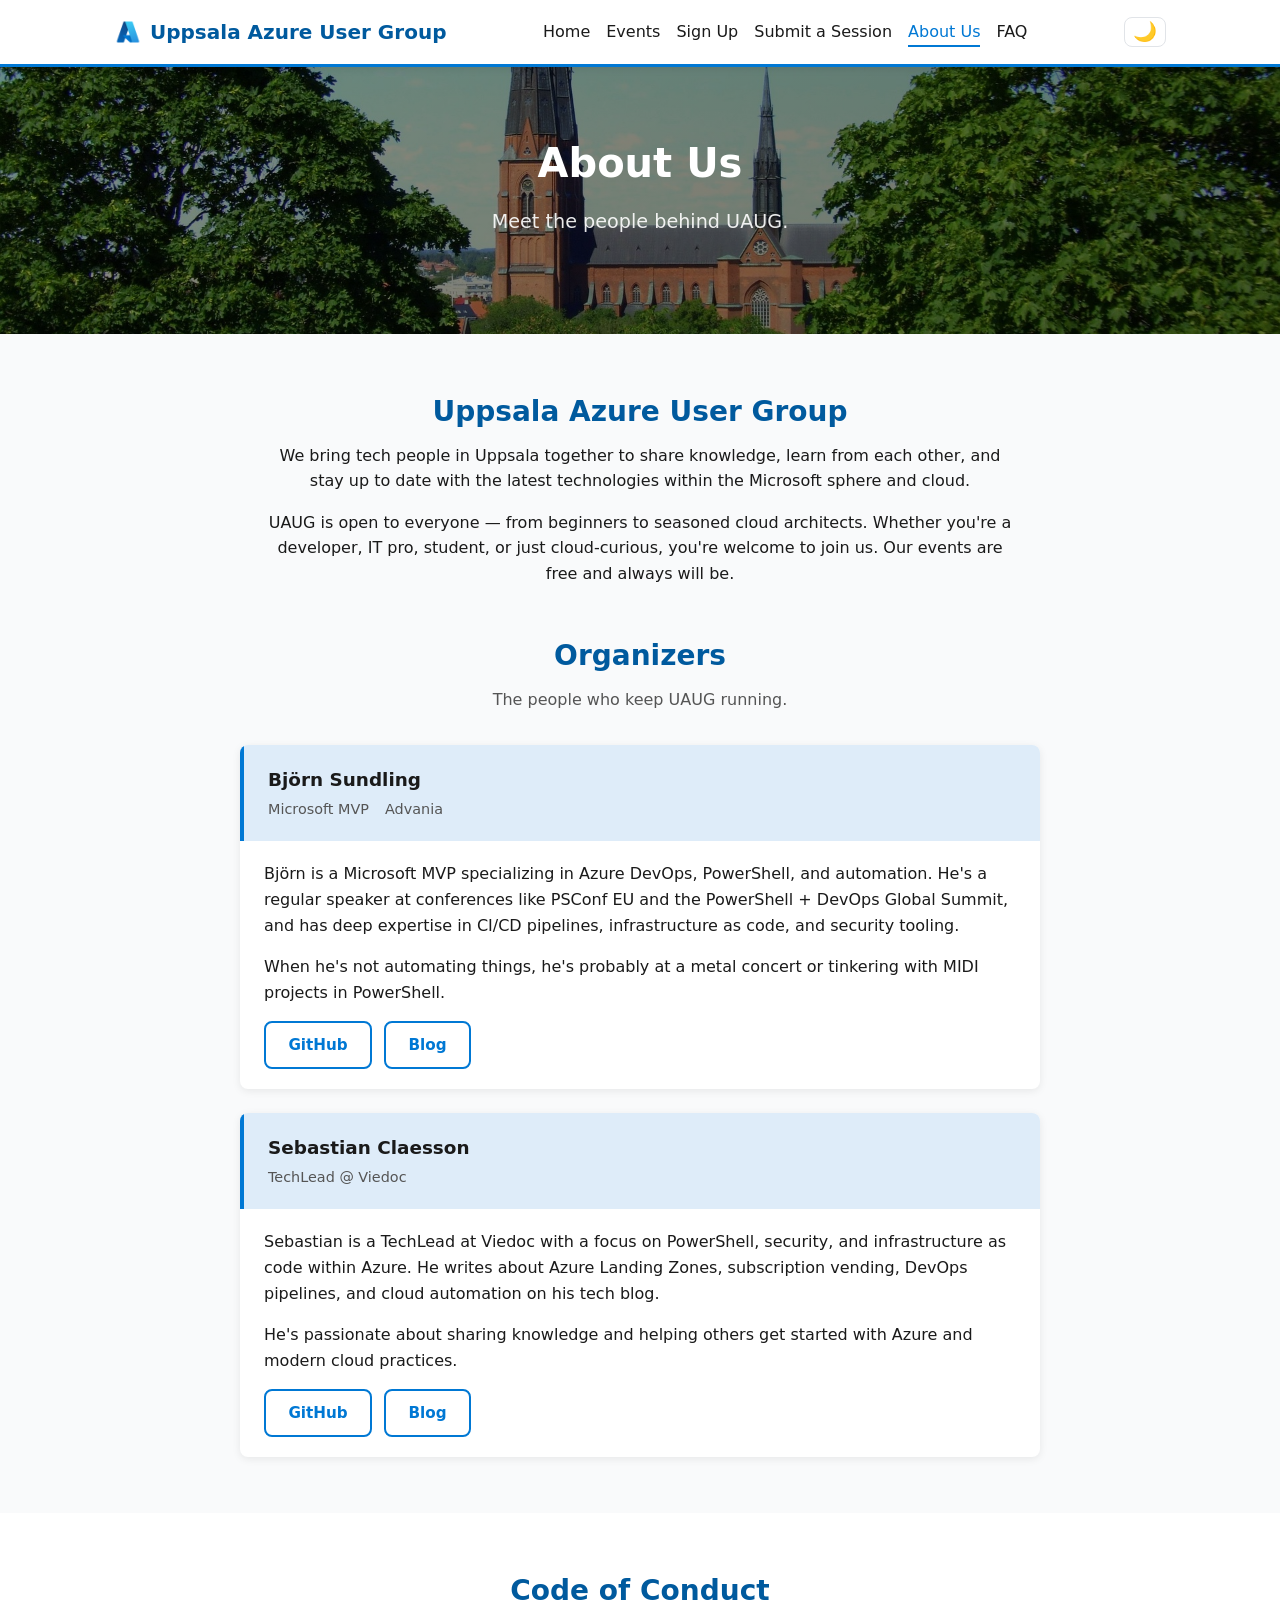
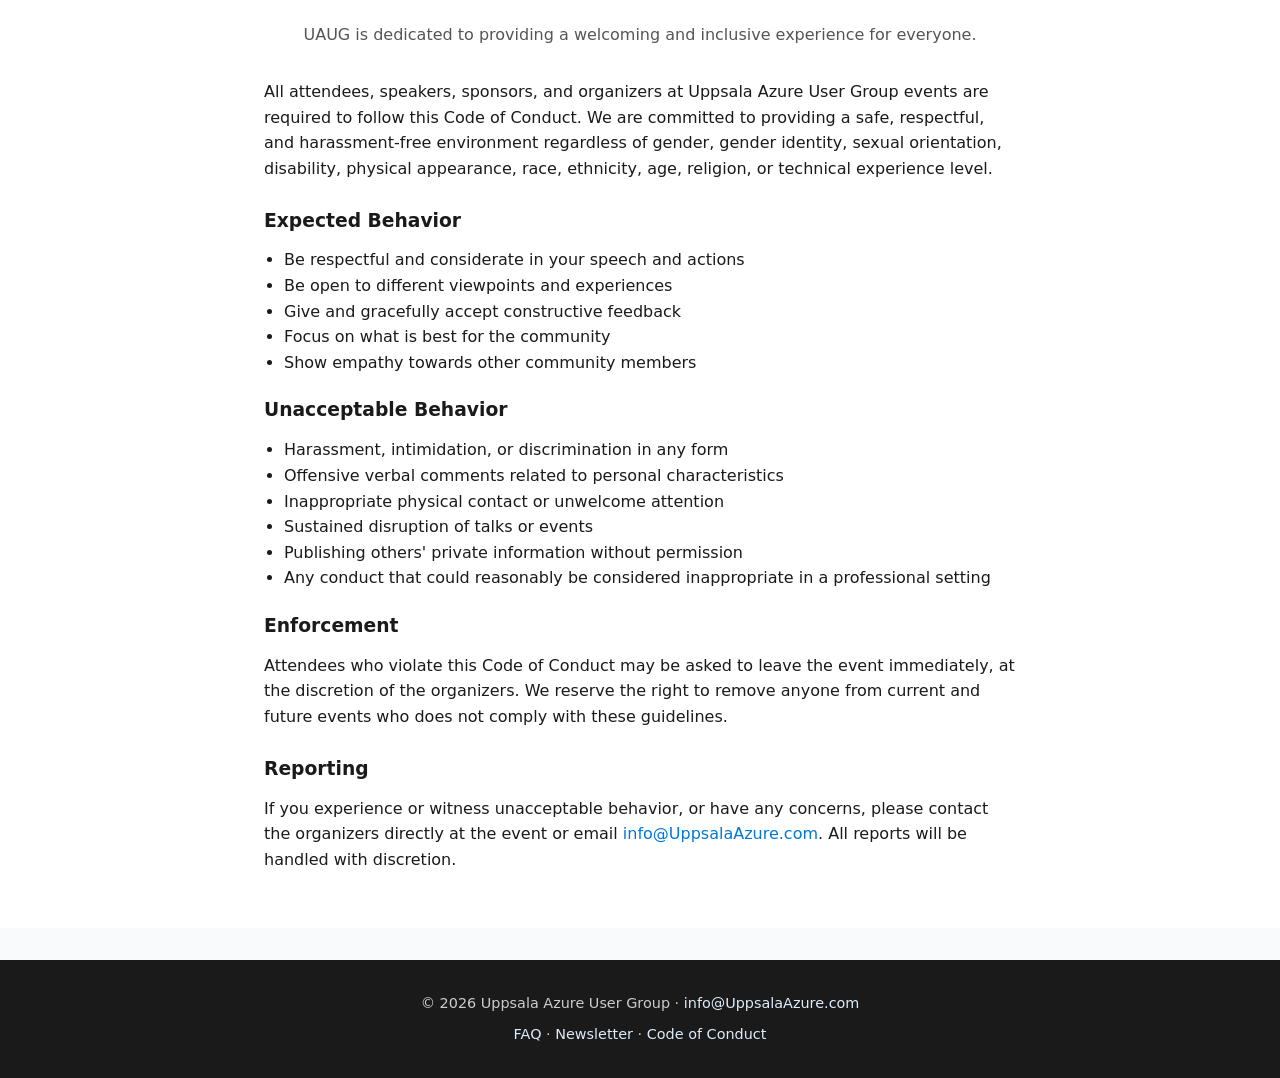
==== about.html @ 1c779fcf "Update contact email to info@UppsalaAzure.com Domain changed from UppsalaAzure.tech to uppsalaazure." ====
<!DOCTYPE html>
<html lang="en">
<head>
  <meta charset="UTF-8" />
  <meta name="viewport" content="width=device-width, initial-scale=1.0" />
  <title>About Us – Uppsala Azure User Group</title>
  <meta name="description" content="Meet the organizers behind the Uppsala Azure User Group (UAUG). Learn about our mission to build an Azure and cloud technology community in Uppsala, Sweden." />
  <meta name="keywords" content="about UAUG, Uppsala Azure organizers, Azure user group team, Microsoft Azure community Uppsala, cloud technology Sweden" />
  <link rel="canonical" href="https://sebastianclaesson.github.io/UppsalaAzure/about.html" />

  <!-- Open Graph -->
  <meta property="og:title" content="About Us – Uppsala Azure User Group" />
  <meta property="og:description" content="Meet the organizers behind the Uppsala Azure User Group (UAUG). Learn about our mission to build an Azure and cloud technology community in Uppsala, Sweden." />
  <meta property="og:type" content="website" />
  <meta property="og:url" content="https://sebastianclaesson.github.io/UppsalaAzure/about.html" />
  <meta property="og:image" content="https://sebastianclaesson.github.io/UppsalaAzure/images/luboshouska-uppsala-434006_1920.jpg" />
  <meta property="og:site_name" content="Uppsala Azure User Group" />
  <meta property="og:locale" content="en_US" />

  <!-- Twitter Card -->
  <meta name="twitter:card" content="summary_large_image" />
  <meta name="twitter:title" content="About Us – Uppsala Azure User Group" />
  <meta name="twitter:description" content="Meet the organizers behind the Uppsala Azure User Group (UAUG). Learn about our mission to build an Azure and cloud technology community in Uppsala, Sweden." />
  <meta name="twitter:image" content="https://sebastianclaesson.github.io/UppsalaAzure/images/luboshouska-uppsala-434006_1920.jpg" />

  <!-- Structured Data -->
  <script type="application/ld+json">
  {
    "@context": "https://schema.org",
    "@type": "AboutPage",
    "name": "About Us – Uppsala Azure User Group",
    "description": "Meet the organizers behind the Uppsala Azure User Group (UAUG) in Uppsala, Sweden.",
    "url": "https://sebastianclaesson.github.io/UppsalaAzure/about.html",
    "mainEntity": {
      "@type": "Organization",
      "name": "Uppsala Azure User Group",
      "alternateName": "UAUG",
      "address": {
        "@type": "PostalAddress",
        "addressLocality": "Uppsala",
        "addressCountry": "SE"
      }
    }
  }
  </script>

  <link rel="icon" type="image/png" href="images/Azure.png" />
  <link rel="stylesheet" href="css/style.css" />
</head>
<body>

  <!-- Header -->
  <header class="site-header">
    <div class="container">
      <a href="index.html" class="logo">
        <img src="images/Azure.png" alt="Azure logo" />
        Uppsala Azure User Group
      </a>
      <button class="nav-toggle" aria-label="Toggle navigation">
        <span></span><span></span><span></span>
      </button>
      <ul class="nav-links">
        <li><a href="index.html">Home</a></li>
        <li><a href="events.html">Events</a></li>
        <li><a href="signup.html">Sign Up</a></li>
        <li><a href="submit-session.html">Submit a Session</a></li>
        <li><a href="about.html">About Us</a></li>
        <li><a href="faq.html">FAQ</a></li>
      </ul>
      <button class="theme-toggle" aria-label="Toggle dark mode"></button>
    </div>
  </header>

  <!-- Page Header -->
  <section class="hero">
    <div class="container">
      <h1>About Us</h1>
      <p>Meet the people behind UAUG.</p>
    </div>
  </section>

  <!-- About the group -->
  <section class="section">
    <div class="container">
      <h2 class="section-title">Uppsala Azure User Group</h2>
      <p style="max-width: 750px; margin: 0 auto 1rem; text-align: center;">
        We bring tech people in Uppsala together to share knowledge, learn from each other, and stay up to date with the latest technologies within the Microsoft sphere and cloud.
      </p>
      <p style="max-width: 750px; margin: 0 auto 2rem; text-align: center;">
        UAUG is open to everyone — from beginners to seasoned cloud architects. Whether you're a developer, IT pro, student, or just cloud-curious, you're welcome to join us. Our events are free and always will be.
      </p>

      <h2 class="section-title" style="margin-top: 3rem;">Organizers</h2>
      <p class="section-subtitle">The people who keep UAUG running.</p>

      <div class="event-grid" style="max-width: 800px; margin: 0 auto;">

        <!-- Björn Sundling -->
        <div class="event-card">
          <div class="event-card-header">
            <h3>Björn Sundling</h3>
            <div class="event-meta">
              <span>Microsoft MVP</span>
              <span>Advania</span>
            </div>
          </div>
          <div class="event-card-body">
            <p>Björn is a Microsoft MVP specializing in Azure DevOps, PowerShell, and automation. He's a regular speaker at conferences like PSConf EU and the PowerShell + DevOps Global Summit, and has deep expertise in CI/CD pipelines, infrastructure as code, and security tooling.</p>
            <p>When he's not automating things, he's probably at a metal concert or tinkering with MIDI projects in PowerShell.</p>

            <div style="display: flex; gap: 0.75rem; margin-top: 1rem; flex-wrap: wrap;">
              <a href="https://github.com/bjompen" target="_blank" rel="noopener" class="btn btn-outline-blue">GitHub</a>
              <a href="https://bjompen.com/#/" target="_blank" rel="noopener" class="btn btn-outline-blue">Blog</a>
            </div>
          </div>
        </div>

        <!-- Sebastian Claesson -->
        <div class="event-card">
          <div class="event-card-header">
            <h3>Sebastian Claesson</h3>
            <div class="event-meta">
              <span>TechLead @ Viedoc</span>
            </div>
          </div>
          <div class="event-card-body">
            <p>Sebastian is a TechLead at Viedoc with a focus on PowerShell, security, and infrastructure as code within Azure. He writes about Azure Landing Zones, subscription vending, DevOps pipelines, and cloud automation on his tech blog.</p>
            <p>He's passionate about sharing knowledge and helping others get started with Azure and modern cloud practices.</p>

            <div style="display: flex; gap: 0.75rem; margin-top: 1rem; flex-wrap: wrap;">
              <a href="https://github.com/SebastianClaesson" target="_blank" rel="noopener" class="btn btn-outline-blue">GitHub</a>
              <a href="https://blog.sebastianclaesson.se/" target="_blank" rel="noopener" class="btn btn-outline-blue">Blog</a>
            </div>
          </div>
        </div>

      </div>
    </div>
  </section>

  <!-- Code of Conduct -->
  <section id="code-of-conduct" class="section" style="background: var(--white);">
    <div class="container" style="max-width: 800px;">
      <h2 class="section-title">Code of Conduct</h2>
      <p class="section-subtitle">UAUG is dedicated to providing a welcoming and inclusive experience for everyone.</p>

      <p>All attendees, speakers, sponsors, and organizers at Uppsala Azure User Group events are required to follow this Code of Conduct. We are committed to providing a safe, respectful, and harassment-free environment regardless of gender, gender identity, sexual orientation, disability, physical appearance, race, ethnicity, age, religion, or technical experience level.</p>

      <h3 style="margin-top: 1.5rem; margin-bottom: 0.75rem;">Expected Behavior</h3>
      <ul style="margin-left: 1.25rem; margin-bottom: 1.25rem;">
        <li>Be respectful and considerate in your speech and actions</li>
        <li>Be open to different viewpoints and experiences</li>
        <li>Give and gracefully accept constructive feedback</li>
        <li>Focus on what is best for the community</li>
        <li>Show empathy towards other community members</li>
      </ul>

      <h3 style="margin-bottom: 0.75rem;">Unacceptable Behavior</h3>
      <ul style="margin-left: 1.25rem; margin-bottom: 1.25rem;">
        <li>Harassment, intimidation, or discrimination in any form</li>
        <li>Offensive verbal comments related to personal characteristics</li>
        <li>Inappropriate physical contact or unwelcome attention</li>
        <li>Sustained disruption of talks or events</li>
        <li>Publishing others' private information without permission</li>
        <li>Any conduct that could reasonably be considered inappropriate in a professional setting</li>
      </ul>

      <h3 style="margin-bottom: 0.75rem;">Enforcement</h3>
      <p>Attendees who violate this Code of Conduct may be asked to leave the event immediately, at the discretion of the organizers. We reserve the right to remove anyone from current and future events who does not comply with these guidelines.</p>

      <h3 style="margin-top: 1.5rem; margin-bottom: 0.75rem;">Reporting</h3>
      <p>If you experience or witness unacceptable behavior, or have any concerns, please contact the organizers directly at the event or email <a href="mailto:info@UppsalaAzure.com">info@UppsalaAzure.com</a>. All reports will be handled with discretion.</p>
    </div>
  </section>

  <!-- Footer -->
  <footer class="site-footer">
    <div class="container">
      <p>© 2026 Uppsala Azure User Group · <a href="mailto:info@UppsalaAzure.com">info@UppsalaAzure.com</a></p>
      <p style="margin-top: 0.5rem;"><a href="faq.html">FAQ</a> · <a href="newsletter.html">Newsletter</a> · <a href="about.html#code-of-conduct">Code of Conduct</a></p>
    </div>
  </footer>

  <script src="js/main.js"></script>
</body>
</html>
---- css/style.css ----
/* === Reset & Base === */
*,
*::before,
*::after {
  box-sizing: border-box;
  margin: 0;
  padding: 0;
}

:root {
  --azure-blue: #0078d4;
  --azure-dark: #005a9e;
  --azure-light: #deecf9;
  --text: #1a1a1a;
  --text-light: #555;
  --bg: #f9fafb;
  --white: #ffffff;
  --border: #e1e4e8;
  --radius: 8px;
  --shadow: 0 2px 8px rgba(0, 0, 0, 0.08);
  --shadow-lg: 0 4px 16px rgba(0, 0, 0, 0.12);
}

/* === Dark theme variables === */
@media (prefers-color-scheme: dark) {
  :root:not([data-theme="light"]) {
    --azure-blue: #4dabf5;
    --azure-dark: #6dc0ff;
    --azure-light: #1a2d42;
    --text: #e4e4e4;
    --text-light: #aaa;
    --bg: #121212;
    --white: #1e1e1e;
    --border: #333;
    --shadow: 0 2px 8px rgba(0, 0, 0, 0.3);
    --shadow-lg: 0 4px 16px rgba(0, 0, 0, 0.4);
  }
}

[data-theme="dark"] {
  --azure-blue: #4dabf5;
  --azure-dark: #6dc0ff;
  --azure-light: #1a2d42;
  --text: #e4e4e4;
  --text-light: #aaa;
  --bg: #121212;
  --white: #1e1e1e;
  --border: #333;
  --shadow: 0 2px 8px rgba(0, 0, 0, 0.3);
  --shadow-lg: 0 4px 16px rgba(0, 0, 0, 0.4);
}

/* === Dark theme overrides for components === */
@media (prefers-color-scheme: dark) {
  :root:not([data-theme="light"]) .badge-upcoming { background: #1a3a1a; color: #4ade80; }
  :root:not([data-theme="light"]) .badge-past { background: #2a2a2a; color: #999; }
  :root:not([data-theme="light"]) .site-footer { background: #0a0a0a; }
  :root:not([data-theme="light"]) .btn-outline-blue { color: #4dabf5; border-color: #4dabf5; }
  :root:not([data-theme="light"]) .btn-outline-blue:hover { background: rgba(77, 171, 245, 0.1); }
  :root:not([data-theme="light"]) .section-title { color: #ffffff; }
  :root:not([data-theme="light"]) .about-sidebar h3 { color: #ffffff; }
  :root:not([data-theme="light"]) iframe[data-tally-src] { filter: invert(0.88) hue-rotate(180deg); }
  :root:not([data-theme="light"]) .hero { background: linear-gradient(135deg, rgba(0, 0, 0, 0.55), rgba(0, 0, 0, 0.65)), url("../images/luboshouska-uppsala-434006_1920.jpg") center center / cover no-repeat scroll; }
  :root:not([data-theme="light"]) .hero h1,
  :root:not([data-theme="light"]) .hero p { text-shadow: 0 2px 8px rgba(0, 0, 0, 0.7); }
  :root:not([data-theme="light"]) .hero { color: #ffffff; }
  :root:not([data-theme="light"]) .hero .btn-outline { color: #ffffff; border-color: #ffffff; }
  :root:not([data-theme="light"]) .filter-tab { background: #2a2a2a; border-color: #444; color: #e4e4e4; }
  :root:not([data-theme="light"]) .filter-tab:hover { border-color: #4dabf5; color: #4dabf5; }
  :root:not([data-theme="light"]) .filter-tab.active { background: #4dabf5; color: #ffffff; border-color: #4dabf5; }
  :root:not([data-theme="light"]) .signup-section { background: #252525; border: 1px solid #333; }
  :root:not([data-theme="light"]) .signup-section h3 { color: #ffffff; }
  :root:not([data-theme="light"]) .newsletter-cta { background: linear-gradient(135deg, #1a6bc4, #004080); }
  :root:not([data-theme="light"]) .newsletter-cta .section-title { color: #ffffff; }
  :root:not([data-theme="light"]) .faq-question { color: #e4e4e4; }
  :root:not([data-theme="light"]) .faq-item { border-color: #333; }
  :root:not([data-theme="light"]) .btn-primary { background: #1a6bc4; color: #ffffff; }
  :root:not([data-theme="light"]) .btn-primary:hover { background: #1558a8; }
  :root:not([data-theme="light"]) .reg-counter { background: #1a1a1a; border-color: #333; }
  :root:not([data-theme="light"]) .event-card-header { background: #1a2d42; }
  :root:not([data-theme="light"]) .event-card-header h3 { color: #ffffff; }
}

[data-theme="dark"] .badge-upcoming { background: #1a3a1a; color: #4ade80; }
[data-theme="dark"] .badge-past { background: #2a2a2a; color: #999; }
[data-theme="dark"] .site-footer { background: #0a0a0a; }
[data-theme="dark"] .btn-outline-blue { color: #4dabf5; border-color: #4dabf5; }
[data-theme="dark"] .btn-outline-blue:hover { background: rgba(77, 171, 245, 0.1); }
[data-theme="dark"] .section-title { color: #ffffff; }
[data-theme="dark"] .about-sidebar h3 { color: #ffffff; }
[data-theme="dark"] iframe[data-tally-src] { filter: invert(0.88) hue-rotate(180deg); }
[data-theme="dark"] .hero { background: linear-gradient(135deg, rgba(0, 0, 0, 0.55), rgba(0, 0, 0, 0.65)), url("../images/luboshouska-uppsala-434006_1920.jpg") center center / cover no-repeat scroll; }
[data-theme="dark"] .hero h1,
[data-theme="dark"] .hero p { text-shadow: 0 2px 8px rgba(0, 0, 0, 0.7); }
[data-theme="dark"] .hero { color: #ffffff; }
[data-theme="dark"] .hero .btn-outline { color: #ffffff; border-color: #ffffff; }
[data-theme="dark"] .filter-tab { background: #2a2a2a; border-color: #444; color: #e4e4e4; }
[data-theme="dark"] .filter-tab:hover { border-color: #4dabf5; color: #4dabf5; }
[data-theme="dark"] .filter-tab.active { background: #4dabf5; color: #ffffff; border-color: #4dabf5; }
[data-theme="dark"] .signup-section { background: #252525; border: 1px solid #333; }
[data-theme="dark"] .signup-section h3 { color: #ffffff; }
[data-theme="dark"] .newsletter-cta { background: linear-gradient(135deg, #1a6bc4, #004080); }
[data-theme="dark"] .newsletter-cta .section-title { color: #ffffff; }
[data-theme="dark"] .faq-question { color: #e4e4e4; }
[data-theme="dark"] .faq-item { border-color: #333; }
[data-theme="dark"] .btn-primary { background: #1a6bc4; color: #ffffff; }
[data-theme="dark"] .btn-primary:hover { background: #1558a8; }
[data-theme="dark"] .reg-counter { background: #1a1a1a; border-color: #333; }
[data-theme="dark"] .event-card-header { background: #1a2d42; }
[data-theme="dark"] .event-card-header h3 { color: #ffffff; }

/* === Theme toggle button === */
.theme-toggle {
  background: none;
  border: 1px solid var(--border);
  border-radius: var(--radius);
  cursor: pointer;
  font-size: 1.2rem;
  padding: 0.3rem 0.5rem;
  line-height: 1;
  transition: border-color 0.2s;
  color: var(--text);
}

.theme-toggle:hover {
  border-color: var(--azure-blue);
}

html {
  scroll-behavior: smooth;
}

body {
  font-family: "Segoe UI", system-ui, -apple-system, sans-serif;
  color: var(--text);
  background: var(--bg);
  line-height: 1.6;
}

a {
  color: var(--azure-blue);
  text-decoration: none;
}

a:hover {
  text-decoration: underline;
}

img {
  max-width: 100%;
}

/* === Layout === */
.container {
  max-width: 1100px;
  margin: 0 auto;
  padding: 0 1.5rem;
}

/* === Header / Nav === */
.site-header {
  background: var(--white);
  border-bottom: 3px solid var(--azure-blue);
  position: sticky;
  top: 0;
  z-index: 100;
  box-shadow: var(--shadow);
}

.site-header .container {
  display: flex;
  align-items: center;
  justify-content: space-between;
  min-height: 64px;
  padding-top: 0.5rem;
  padding-bottom: 0.5rem;
}

.logo {
  font-size: 1.25rem;
  font-weight: 700;
  color: var(--azure-dark);
  display: flex;
  align-items: center;
  gap: 0.5rem;
}

.logo img {
  width: 28px;
  height: 28px;
  object-fit: contain;
}

.nav-links {
  display: flex;
  gap: 1rem;
  list-style: none;
  flex-wrap: wrap;
}

.nav-links li {
  white-space: nowrap;
}

.nav-links a {
  color: var(--text);
  font-weight: 500;
  padding: 0.25rem 0;
  border-bottom: 2px solid transparent;
  transition: border-color 0.2s;
}

.nav-links a:hover,
.nav-links a.active {
  color: var(--azure-blue);
  border-bottom-color: var(--azure-blue);
  text-decoration: none;
}

.nav-toggle {
  display: none;
  background: none;
  border: none;
  cursor: pointer;
  padding: 0.5rem;
}

.nav-toggle span {
  display: block;
  width: 24px;
  height: 2px;
  background: var(--text);
  margin: 5px 0;
  transition: 0.3s;
}

/* === Hero === */
.hero {
  background:
    linear-gradient(135deg, rgba(0, 0, 0, 0.45), rgba(0, 0, 0, 0.55)),
    url("../images/luboshouska-uppsala-434006_1920.jpg") center center / cover no-repeat scroll;
  color: #ffffff;
  padding: 4rem 0;
  text-align: center;
}

.hero h1 {
  font-size: 2.5rem;
  margin-bottom: 0.75rem;
}

.hero p {
  font-size: 1.2rem;
  opacity: 0.9;
  max-width: 600px;
  margin: 0 auto 2rem;
}

.hero .btn {
  font-size: 1.1rem;
  padding: 0.75rem 2rem;
}

/* === Buttons === */
.btn {
  display: inline-block;
  padding: 0.6rem 1.4rem;
  border-radius: var(--radius);
  font-weight: 600;
  font-size: 0.95rem;
  cursor: pointer;
  border: none;
  transition: background 0.2s, transform 0.1s;
}

.btn:hover {
  text-decoration: none;
  transform: translateY(-1px);
}

.btn-primary {
  background: var(--azure-blue);
  color: var(--white);
}

.btn-primary:hover {
  background: var(--azure-dark);
}

.btn-outline {
  background: transparent;
  color: var(--white);
  border: 2px solid var(--white);
}

.btn-outline:hover {
  background: rgba(255, 255, 255, 0.15);
}

.btn-outline-blue {
  background: transparent;
  color: var(--azure-blue);
  border: 2px solid var(--azure-blue);
}

.btn-outline-blue:hover {
  background: var(--azure-light);
}

/* === Sections === */
.section {
  padding: 3.5rem 0;
}

.section-title {
  font-size: 1.75rem;
  margin-bottom: 0.5rem;
  color: var(--azure-dark);
  text-align: center;
}

.section-subtitle {
  color: var(--text-light);
  margin-bottom: 2rem;
  text-align: center;
}

/* === Event Cards === */
.event-grid {
  display: grid;
  gap: 1.5rem;
}

.event-card {
  background: var(--white);
  border-radius: var(--radius);
  box-shadow: var(--shadow);
  overflow: hidden;
  transition: box-shadow 0.2s, transform 0.2s;
}

.event-card:hover {
  box-shadow: var(--shadow-lg);
  transform: translateY(-2px);
}

.event-card-header {
  background: var(--azure-light);
  padding: 1.25rem 1.5rem;
  border-left: 4px solid var(--azure-blue);
}

.event-card-header h3 {
  font-size: 1.15rem;
  margin-bottom: 0.25rem;
}

.event-meta {
  display: flex;
  flex-wrap: wrap;
  gap: 1rem;
  font-size: 0.9rem;
  color: var(--text-light);
}

.event-meta span {
  display: flex;
  align-items: center;
  gap: 0.3rem;
  white-space: nowrap;
}

.event-card-body {
  padding: 1.25rem 1.5rem;
}

.event-card-body p {
  margin-bottom: 1rem;
}

/* === Countdown timer === */
.countdown {
  display: flex;
  justify-content: center;
  gap: 1rem;
  margin: 1.25rem 0 0.5rem;
}

.countdown-item {
  display: flex;
  flex-direction: column;
  align-items: center;
  background: var(--azure-blue);
  color: #fff;
  border-radius: var(--radius);
  padding: 0.75rem 1rem;
  min-width: 70px;
}

.countdown-number {
  font-size: 1.6rem;
  font-weight: 700;
  line-height: 1;
}

.countdown-label {
  font-size: 0.7rem;
  text-transform: uppercase;
  letter-spacing: 0.05em;
  margin-top: 0.25rem;
  opacity: 0.85;
}

.countdown.event-live .countdown-item {
  background: #2e7d32;
}

.countdown.event-passed .countdown-item {
  background: var(--text-light);
}

@media (max-width: 480px) {
  .countdown { gap: 0.5rem; }
  .countdown-item { min-width: 55px; padding: 0.5rem 0.6rem; }
  .countdown-number { font-size: 1.2rem; }
}

/* === Registration counter === */
.reg-counter {
  margin: 1.25rem 0;
  padding: 1rem;
  background: var(--bg);
  border-radius: var(--radius);
  border: 1px solid var(--border);
}

.reg-counter-label {
  display: flex;
  justify-content: space-between;
  align-items: baseline;
  margin-bottom: 0.5rem;
  font-size: 0.95rem;
}

.reg-counter-label strong {
  font-size: 1.1rem;
}

.reg-counter-bar {
  height: 10px;
  background: var(--border);
  border-radius: 999px;
  overflow: hidden;
}

.reg-counter-fill {
  height: 100%;
  background: var(--azure-blue);
  border-radius: 999px;
  transition: width 0.4s ease;
}

.reg-counter-fill.almost-full {
  background: #e8912d;
}

.reg-counter-fill.full {
  background: #d32f2f;
}

/* === FAQ === */
.faq-item {
  border-bottom: 1px solid var(--border);
}

.faq-question {
  width: 100%;
  text-align: left;
  background: none;
  border: none;
  padding: 1.25rem 0;
  font-size: 1.05rem;
  font-weight: 600;
  font-family: inherit;
  color: var(--text);
  cursor: pointer;
  display: flex;
  justify-content: space-between;
  align-items: center;
  gap: 1rem;
}

.faq-question::after {
  content: "+";
  font-size: 1.4rem;
  font-weight: 400;
  color: var(--azure-blue);
  flex-shrink: 0;
  transition: transform 0.2s;
}

.faq-question.open::after {
  content: "−";
}

.faq-question:hover {
  color: var(--azure-blue);
}

.faq-answer {
  display: none;
  padding: 0 0 1.25rem;
  color: var(--text-light);
  line-height: 1.7;
}

.faq-answer.open {
  display: block;
}

/* === Slides & Recordings === */
.resources {
  display: flex;
  gap: 0.5rem;
  flex-wrap: wrap;
  margin-top: 1rem;
}

.resources a {
  display: inline-flex;
  align-items: center;
  gap: 0.3rem;
}

/* === Agenda === */
.agenda {
  list-style: none;
  margin: 1rem 0;
}

.agenda li {
  padding: 0.5rem 0;
  border-bottom: 1px solid var(--border);
}

.agenda li:last-child {
  border-bottom: none;
}

.agenda-time {
  font-weight: 600;
  color: var(--azure-blue);
  min-width: 90px;
  flex-shrink: 0;
}

/* === Upcoming badge === */
.badge {
  display: inline-block;
  padding: 0.2rem 0.6rem;
  border-radius: 999px;
  font-size: 0.75rem;
  font-weight: 600;
  text-transform: uppercase;
}

.badge-upcoming {
  background: #dff6dd;
  color: #1a7f37;
}

.badge-past {
  background: #eee;
  color: #666;
}

/* === Sign-up Form === */
.signup-section {
  background: var(--white);
  border-radius: var(--radius);
  box-shadow: var(--shadow);
  padding: 2rem;
  max-width: 600px;
  margin: 0 auto;
}

.form-group {
  margin-bottom: 1.25rem;
}

.form-group label {
  display: block;
  font-weight: 600;
  margin-bottom: 0.4rem;
  font-size: 0.95rem;
}

.form-group input,
.form-group select,
.form-group textarea {
  width: 100%;
  padding: 0.6rem 0.75rem;
  border: 1px solid var(--border);
  border-radius: var(--radius);
  font-size: 1rem;
  font-family: inherit;
  transition: border-color 0.2s;
}

.form-group input:focus,
.form-group select:focus,
.form-group textarea:focus {
  outline: none;
  border-color: var(--azure-blue);
  box-shadow: 0 0 0 3px rgba(0, 120, 212, 0.15);
}

/* === About section === */
.about-content {
  display: grid;
  grid-template-columns: 2fr 1fr;
  gap: 2rem;
  align-items: start;
}

.about-sidebar {
  background: var(--white);
  border-radius: var(--radius);
  padding: 1.5rem;
  box-shadow: var(--shadow);
}

.about-sidebar h3 {
  margin-bottom: 0.75rem;
  color: var(--azure-dark);
}

.about-sidebar ul {
  list-style: none;
}

.about-sidebar li {
  padding: 0.4rem 0;
  border-bottom: 1px solid var(--border);
}

.about-sidebar li:last-child {
  border-bottom: none;
}

/* === Footer === */
.site-footer {
  background: var(--text);
  color: #ccc;
  padding: 2rem 0;
  text-align: center;
  font-size: 0.9rem;
  margin-top: 2rem;
}

.site-footer a {
  color: var(--azure-light);
}

/* === Filter tabs === */
.filter-tabs {
  display: flex;
  gap: 0.5rem;
  margin-bottom: 2rem;
  flex-wrap: wrap;
}

.filter-tab {
  padding: 0.4rem 1rem;
  border-radius: 999px;
  border: 1px solid var(--border);
  background: var(--white);
  cursor: pointer;
  font-size: 0.9rem;
  font-family: inherit;
  transition: all 0.2s;
}

.filter-tab:hover {
  border-color: var(--azure-blue);
  color: var(--azure-blue);
}

.filter-tab.active {
  background: var(--azure-blue);
  color: var(--white);
  border-color: var(--azure-blue);
}

/* === Collapsible agenda === */
.agenda-toggle {
  background: none;
  border: none;
  color: var(--azure-blue);
  font-weight: 600;
  cursor: pointer;
  font-size: 0.9rem;
  font-family: inherit;
  padding: 0;
  display: flex;
  align-items: center;
  gap: 0.3rem;
}

.agenda-toggle:hover {
  text-decoration: underline;
}

.agenda-toggle .arrow {
  transition: transform 0.2s;
  display: inline-block;
}

.agenda-toggle.open .arrow {
  transform: rotate(90deg);
}

.agenda-content {
  display: none;
}

.agenda-content.open {
  display: block;
}

/* === Newsletter CTA === */
.newsletter-cta {
  background: linear-gradient(135deg, var(--azure-blue), #005a9e);
  color: #ffffff;
}

/* === Responsive === */
@media (max-width: 900px) {
  .hero h1 {
    font-size: 1.75rem;
  }

  .hero p {
    font-size: 1rem;
  }

  .about-content {
    grid-template-columns: 1fr;
  }

  .nav-toggle {
    display: block;
  }

  .nav-links {
    display: none;
    position: absolute;
    top: 64px;
    left: 0;
    right: 0;
    background: var(--white);
    flex-direction: column;
    padding: 1rem 1.5rem;
    border-bottom: 1px solid var(--border);
    box-shadow: var(--shadow);
  }

  .nav-links.open {
    display: flex;
  }
}
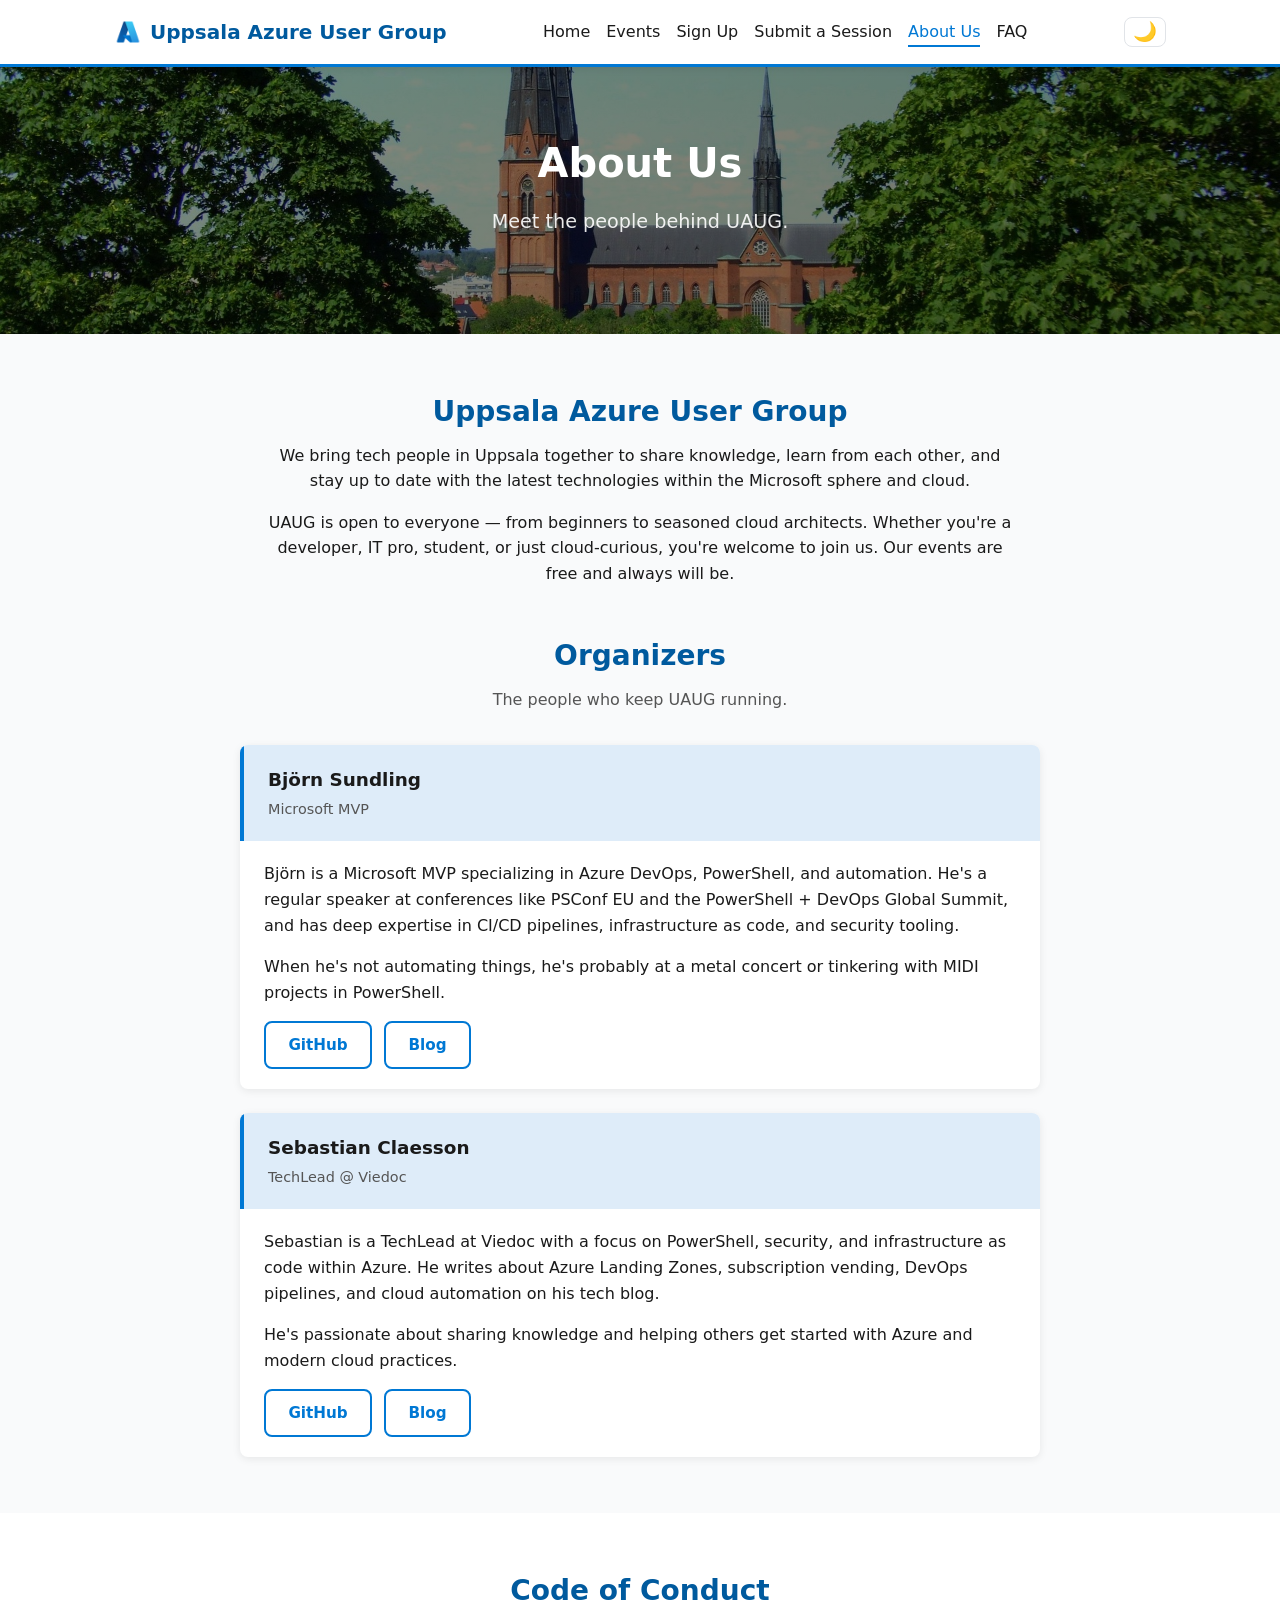
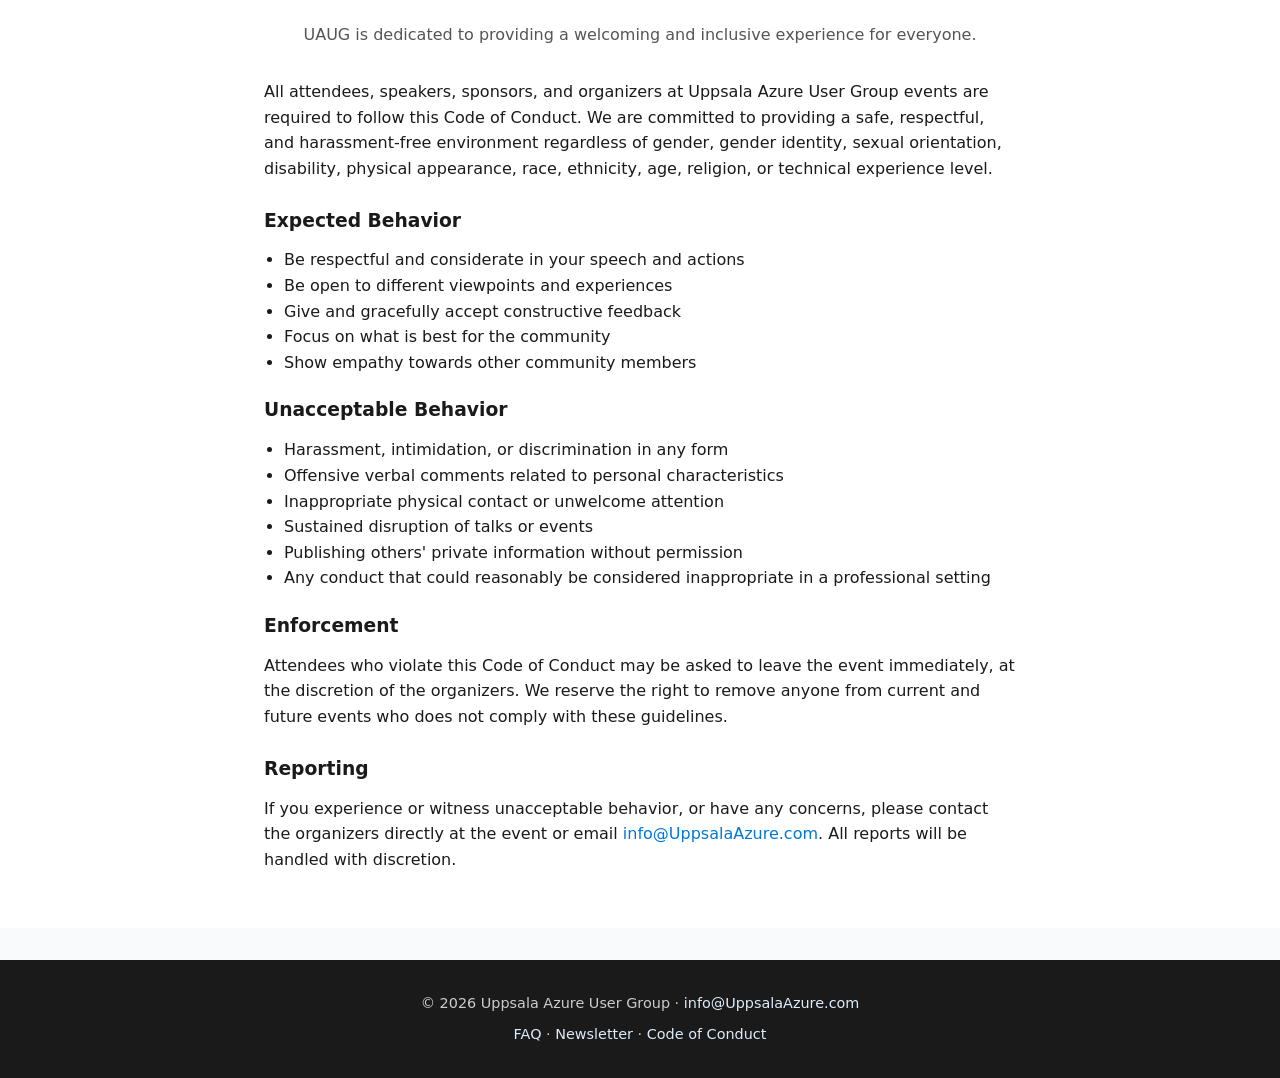
==== commit e604d0cf: "Update about.html" ====
--- a/about.html
+++ b/about.html
@@ -45,7 +45,7 @@
   </script>
 
   <link rel="icon" type="image/png" href="images/Azure.png" />
-  <link rel="stylesheet" href="css/style.css" />
+  <link rel="stylesheet" href="css/style.css?v=2" />
 </head>
 <body>
 
@@ -101,7 +101,6 @@
             <h3>Björn Sundling</h3>
             <div class="event-meta">
               <span>Microsoft MVP</span>
-              <span>Advania</span>
             </div>
           </div>
           <div class="event-card-body">
@@ -181,6 +180,6 @@
     </div>
   </footer>
 
-  <script src="js/main.js"></script>
+  <script src="js/main.js?v=2"></script>
 </body>
 </html>
--- a/css/style.css
+++ b/css/style.css
@@ -54,7 +54,8 @@
 @media (prefers-color-scheme: dark) {
   :root:not([data-theme="light"]) .badge-upcoming { background: #1a3a1a; color: #4ade80; }
   :root:not([data-theme="light"]) .badge-past { background: #2a2a2a; color: #999; }
-  :root:not([data-theme="light"]) .site-footer { background: #0a0a0a; }
+  :root:not([data-theme="light"]) .site-footer { background: #1e1e1e; color: #ddd; }
+  :root:not([data-theme="light"]) .site-footer a { color: #4dabf5; }
   :root:not([data-theme="light"]) .btn-outline-blue { color: #4dabf5; border-color: #4dabf5; }
   :root:not([data-theme="light"]) .btn-outline-blue:hover { background: rgba(77, 171, 245, 0.1); }
   :root:not([data-theme="light"]) .section-title { color: #ffffff; }
@@ -83,7 +84,8 @@
 
 [data-theme="dark"] .badge-upcoming { background: #1a3a1a; color: #4ade80; }
 [data-theme="dark"] .badge-past { background: #2a2a2a; color: #999; }
-[data-theme="dark"] .site-footer { background: #0a0a0a; }
+[data-theme="dark"] .site-footer { background: #1e1e1e; color: #ddd; }
+[data-theme="dark"] .site-footer a { color: #4dabf5; }
 [data-theme="dark"] .btn-outline-blue { color: #4dabf5; border-color: #4dabf5; }
 [data-theme="dark"] .btn-outline-blue:hover { background: rgba(77, 171, 245, 0.1); }
 [data-theme="dark"] .section-title { color: #ffffff; }
@@ -736,6 +738,10 @@
 
 /* === Responsive === */
 @media (max-width: 900px) {
+  .logo {
+    font-size: 0.95rem;
+  }
+
   .hero h1 {
     font-size: 1.75rem;
   }
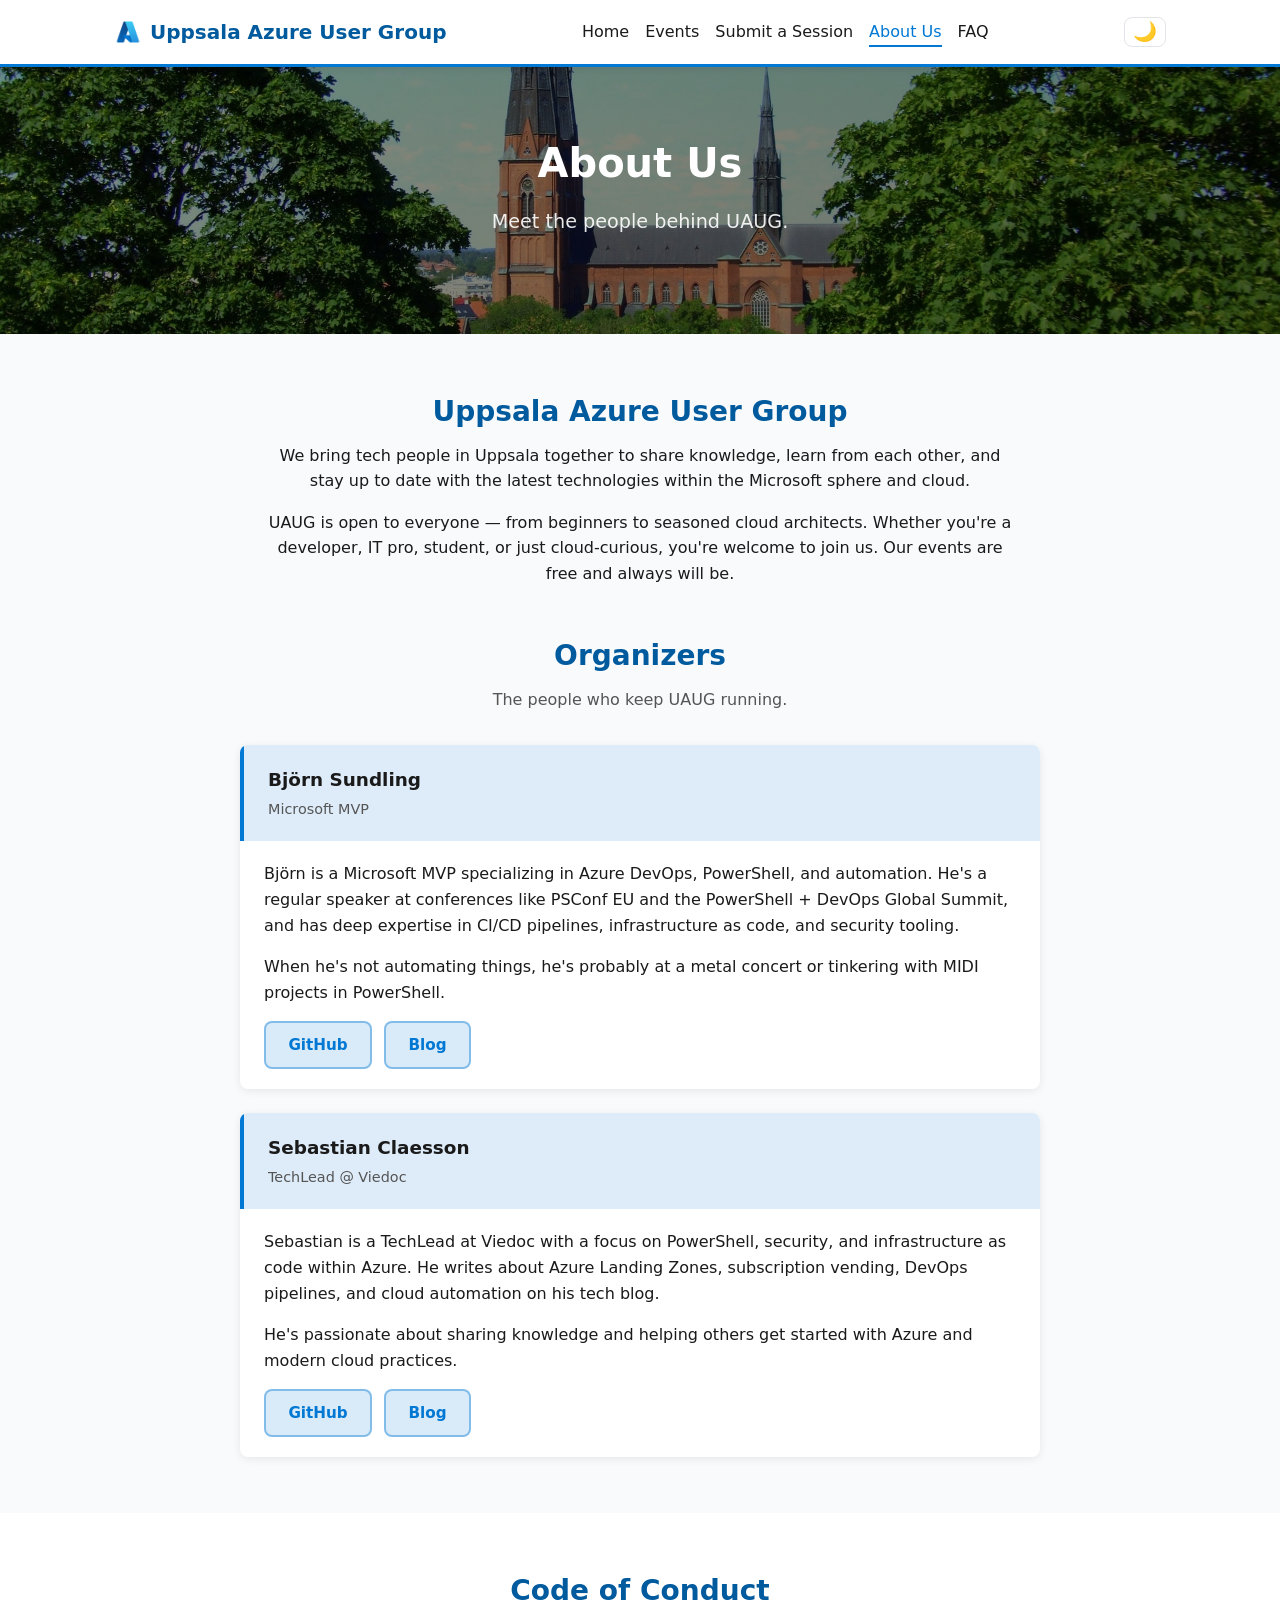
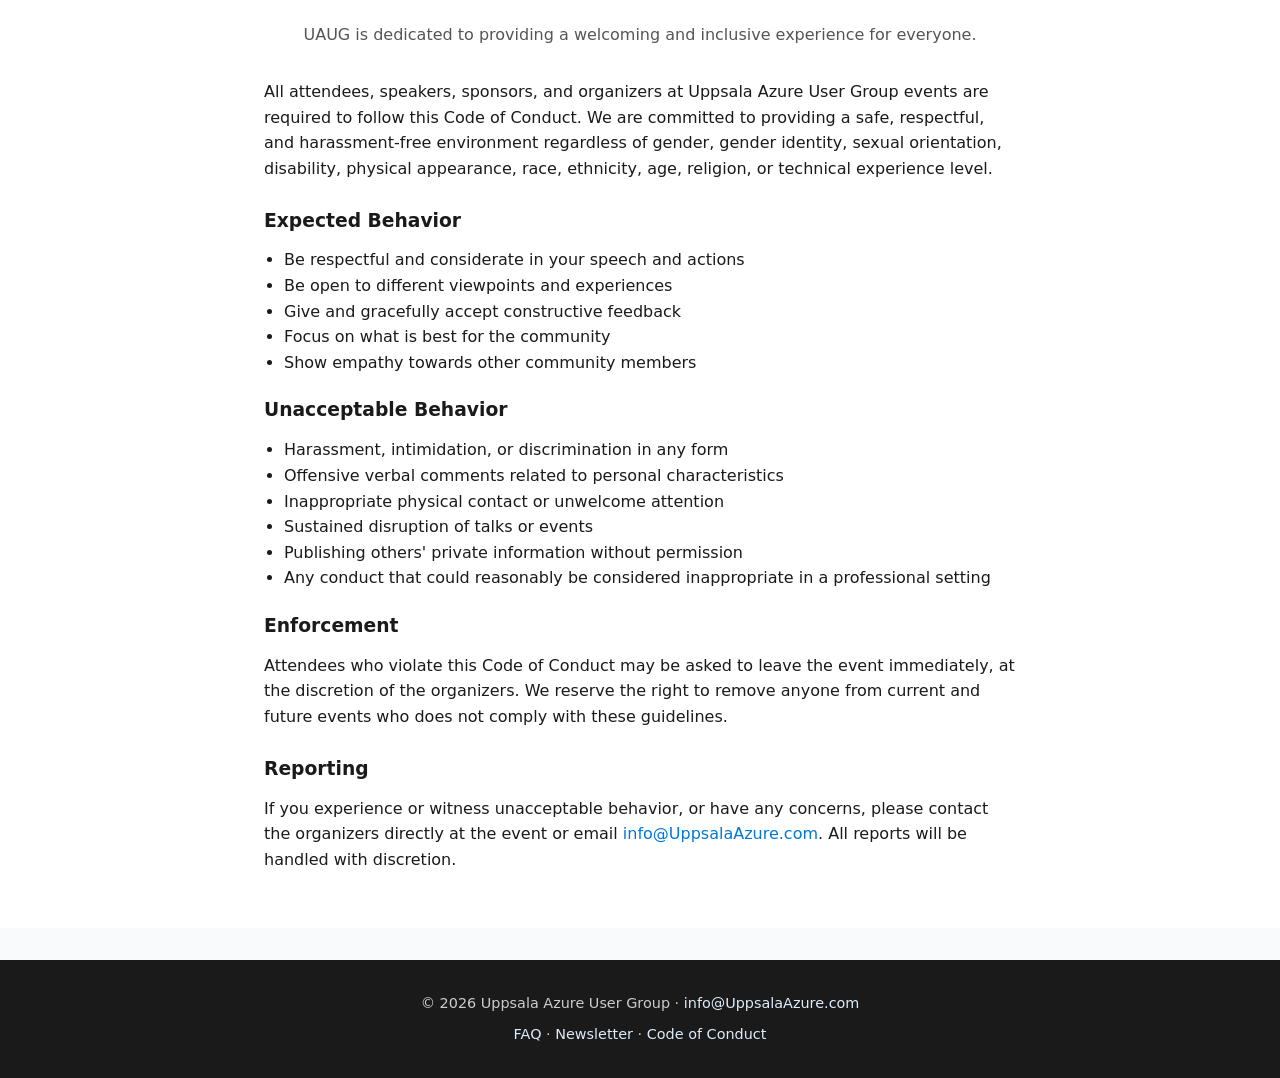
==== commit c810f673: "Remove signup page and embed registration form on events page Delete signup.html and move the Tally." ====
--- a/about.html
+++ b/about.html
@@ -1,19 +1,27 @@
 <!DOCTYPE html>
 <html lang="en">
 <head>
+  <!-- Google tag (gtag.js) -->
+  <script async src="https://www.googletagmanager.com/gtag/js?id=G-G1XQ7GH321"></script>
+  <script>
+    window.dataLayer = window.dataLayer || [];
+    function gtag(){dataLayer.push(arguments);}
+    gtag('js', new Date());
+    gtag('config', 'G-G1XQ7GH321');
+  </script>
   <meta charset="UTF-8" />
   <meta name="viewport" content="width=device-width, initial-scale=1.0" />
   <title>About Us – Uppsala Azure User Group</title>
   <meta name="description" content="Meet the organizers behind the Uppsala Azure User Group (UAUG). Learn about our mission to build an Azure and cloud technology community in Uppsala, Sweden." />
   <meta name="keywords" content="about UAUG, Uppsala Azure organizers, Azure user group team, Microsoft Azure community Uppsala, cloud technology Sweden" />
-  <link rel="canonical" href="https://sebastianclaesson.github.io/UppsalaAzure/about.html" />
+  <link rel="canonical" href="https://uppsalaazure.com/about.html" />
 
   <!-- Open Graph -->
   <meta property="og:title" content="About Us – Uppsala Azure User Group" />
   <meta property="og:description" content="Meet the organizers behind the Uppsala Azure User Group (UAUG). Learn about our mission to build an Azure and cloud technology community in Uppsala, Sweden." />
   <meta property="og:type" content="website" />
-  <meta property="og:url" content="https://sebastianclaesson.github.io/UppsalaAzure/about.html" />
-  <meta property="og:image" content="https://sebastianclaesson.github.io/UppsalaAzure/images/luboshouska-uppsala-434006_1920.jpg" />
+  <meta property="og:url" content="https://uppsalaazure.com/about.html" />
+  <meta property="og:image" content="https://uppsalaazure.com/images/luboshouska-uppsala-434006_1920.jpg" />
   <meta property="og:site_name" content="Uppsala Azure User Group" />
   <meta property="og:locale" content="en_US" />
 
@@ -21,7 +29,7 @@
   <meta name="twitter:card" content="summary_large_image" />
   <meta name="twitter:title" content="About Us – Uppsala Azure User Group" />
   <meta name="twitter:description" content="Meet the organizers behind the Uppsala Azure User Group (UAUG). Learn about our mission to build an Azure and cloud technology community in Uppsala, Sweden." />
-  <meta name="twitter:image" content="https://sebastianclaesson.github.io/UppsalaAzure/images/luboshouska-uppsala-434006_1920.jpg" />
+  <meta name="twitter:image" content="https://uppsalaazure.com/images/luboshouska-uppsala-434006_1920.jpg" />
 
   <!-- Structured Data -->
   <script type="application/ld+json">
@@ -30,7 +38,7 @@
     "@type": "AboutPage",
     "name": "About Us – Uppsala Azure User Group",
     "description": "Meet the organizers behind the Uppsala Azure User Group (UAUG) in Uppsala, Sweden.",
-    "url": "https://sebastianclaesson.github.io/UppsalaAzure/about.html",
+    "url": "https://uppsalaazure.com/about.html",
     "mainEntity": {
       "@type": "Organization",
       "name": "Uppsala Azure User Group",
@@ -62,7 +70,6 @@
       <ul class="nav-links">
         <li><a href="index.html">Home</a></li>
         <li><a href="events.html">Events</a></li>
-        <li><a href="signup.html">Sign Up</a></li>
         <li><a href="submit-session.html">Submit a Session</a></li>
         <li><a href="about.html">About Us</a></li>
         <li><a href="faq.html">FAQ</a></li>
--- a/css/style.css
+++ b/css/style.css
@@ -263,6 +263,30 @@
   padding: 0.75rem 2rem;
 }
 
+.btn-hero {
+  display: inline-block;
+  padding: 1rem 2.5rem;
+  font-size: 1.15rem;
+  font-weight: 700;
+  letter-spacing: 0.02em;
+  color: #ffffff;
+  background: rgba(255, 255, 255, 0.2);
+  border: 2px solid rgba(255, 255, 255, 0.5);
+  border-radius: 50px;
+  text-decoration: none;
+  transition: all 0.3s ease;
+}
+
+.btn-hero:hover {
+  background: rgba(255, 255, 255, 0.35);
+  transform: translateY(-2px) scale(1.03);
+  text-decoration: none;
+}
+
+.btn-hero:active {
+  transform: translateY(0) scale(1);
+}
+
 /* === Buttons === */
 .btn {
   display: inline-block;
@@ -281,28 +305,29 @@
 }
 
 .btn-primary {
-  background: var(--azure-blue);
-  color: var(--white);
+  background: rgba(0, 120, 212, 0.15);
+  color: var(--azure-blue);
+  border: 2px solid rgba(0, 120, 212, 0.4);
 }
 
 .btn-primary:hover {
-  background: var(--azure-dark);
+  background: rgba(0, 120, 212, 0.25);
 }
 
 .btn-outline {
-  background: transparent;
-  color: var(--white);
-  border: 2px solid var(--white);
+  background: rgba(255, 255, 255, 0.2);
+  color: #ffffff;
+  border: 2px solid rgba(255, 255, 255, 0.5);
 }
 
 .btn-outline:hover {
-  background: rgba(255, 255, 255, 0.15);
+  background: rgba(255, 255, 255, 0.3);
 }
 
 .btn-outline-blue {
-  background: transparent;
+  background: rgba(0, 120, 212, 0.15);
   color: var(--azure-blue);
-  border: 2px solid var(--azure-blue);
+  border: 2px solid rgba(0, 120, 212, 0.4);
 }
 
 .btn-outline-blue:hover {
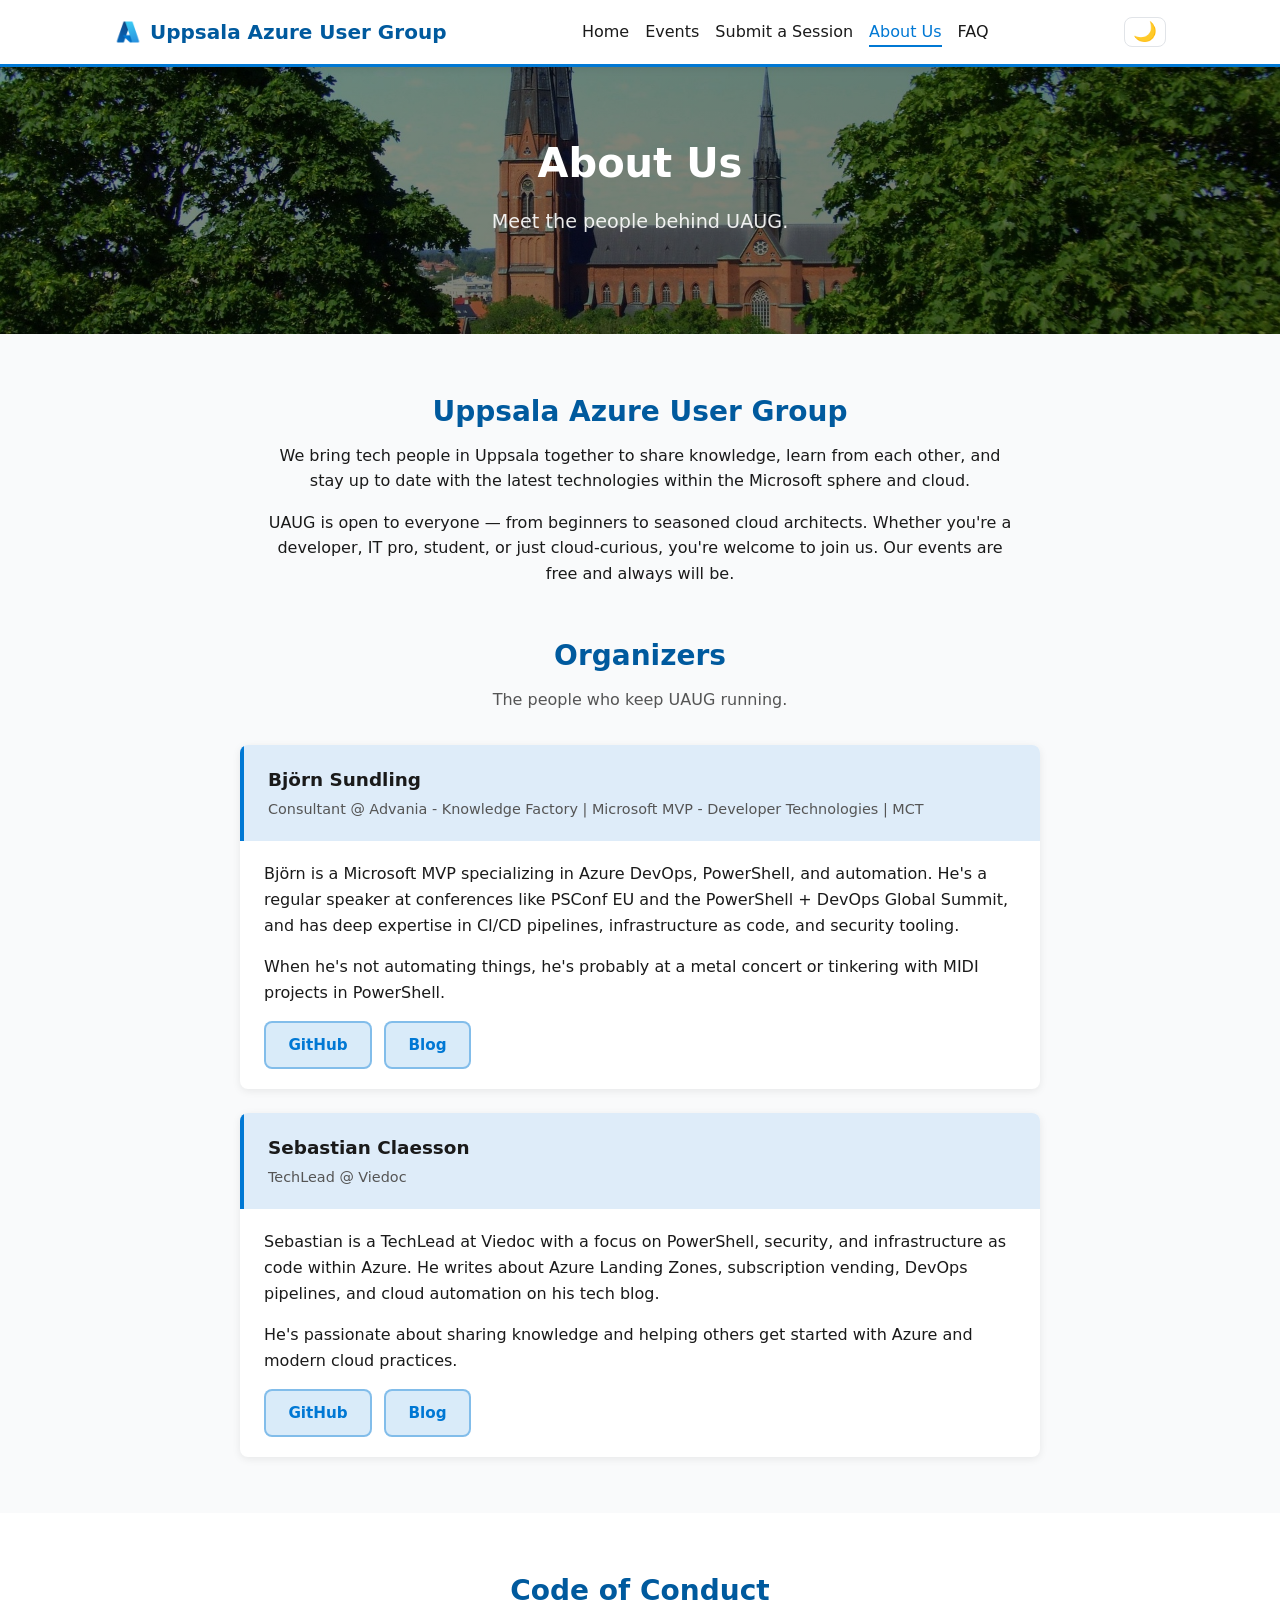
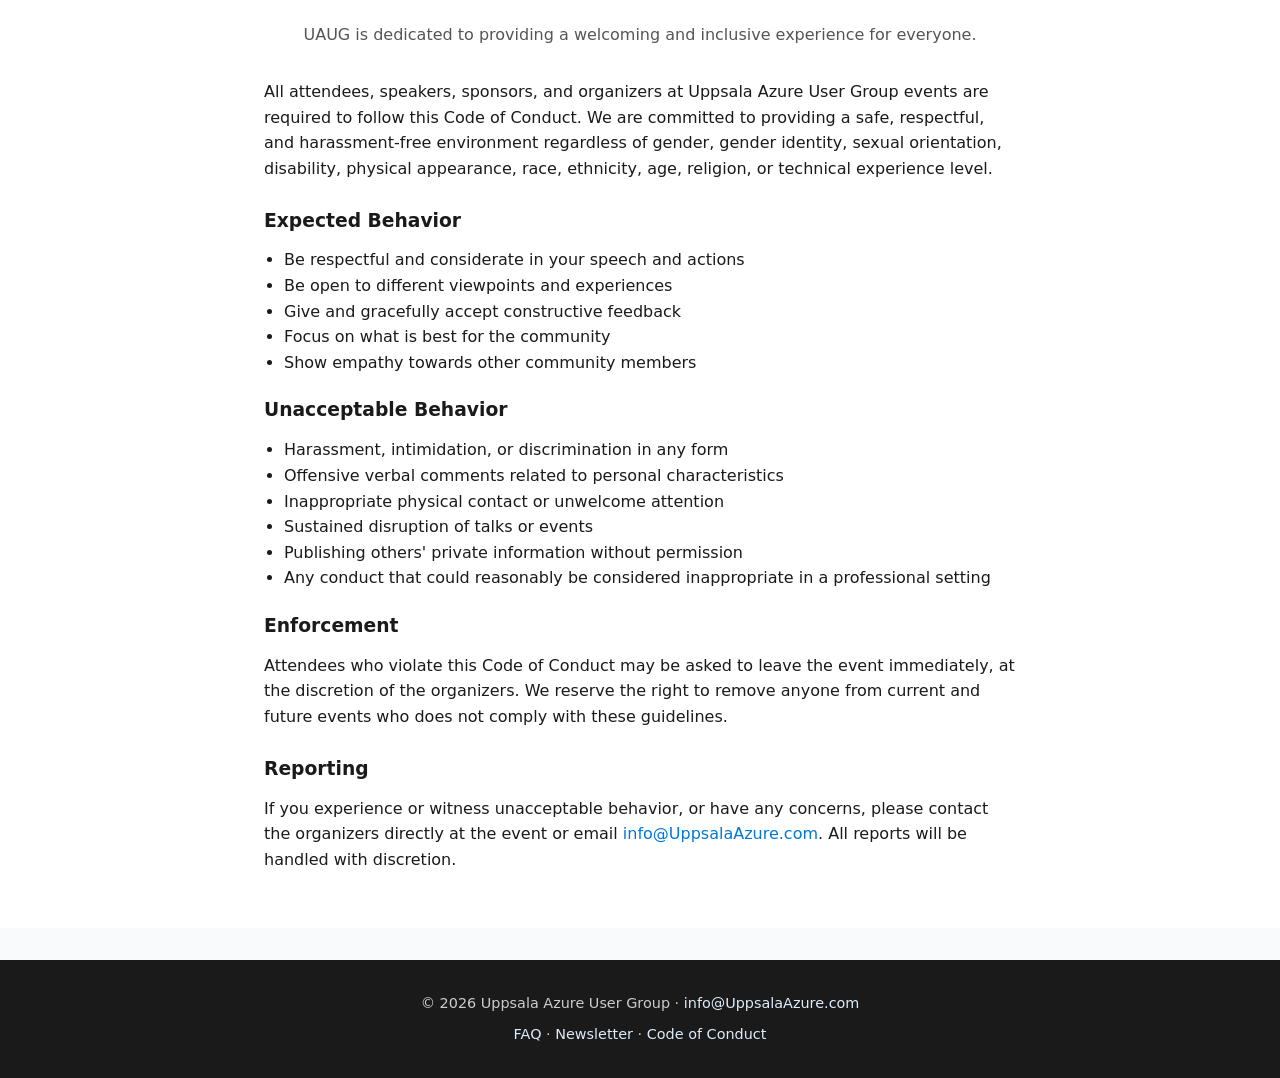
==== commit 75ab3cd7: "Update Björn's title and refresh LinkedIn post Update Björn Sundling's title to include Advania, MVP" ====
--- a/about.html
+++ b/about.html
@@ -107,7 +107,7 @@
           <div class="event-card-header">
             <h3>Björn Sundling</h3>
             <div class="event-meta">
-              <span>Microsoft MVP</span>
+              <span>Consultant @ Advania - Knowledge Factory | Microsoft MVP - Developer Technologies | MCT</span>
             </div>
           </div>
           <div class="event-card-body">
